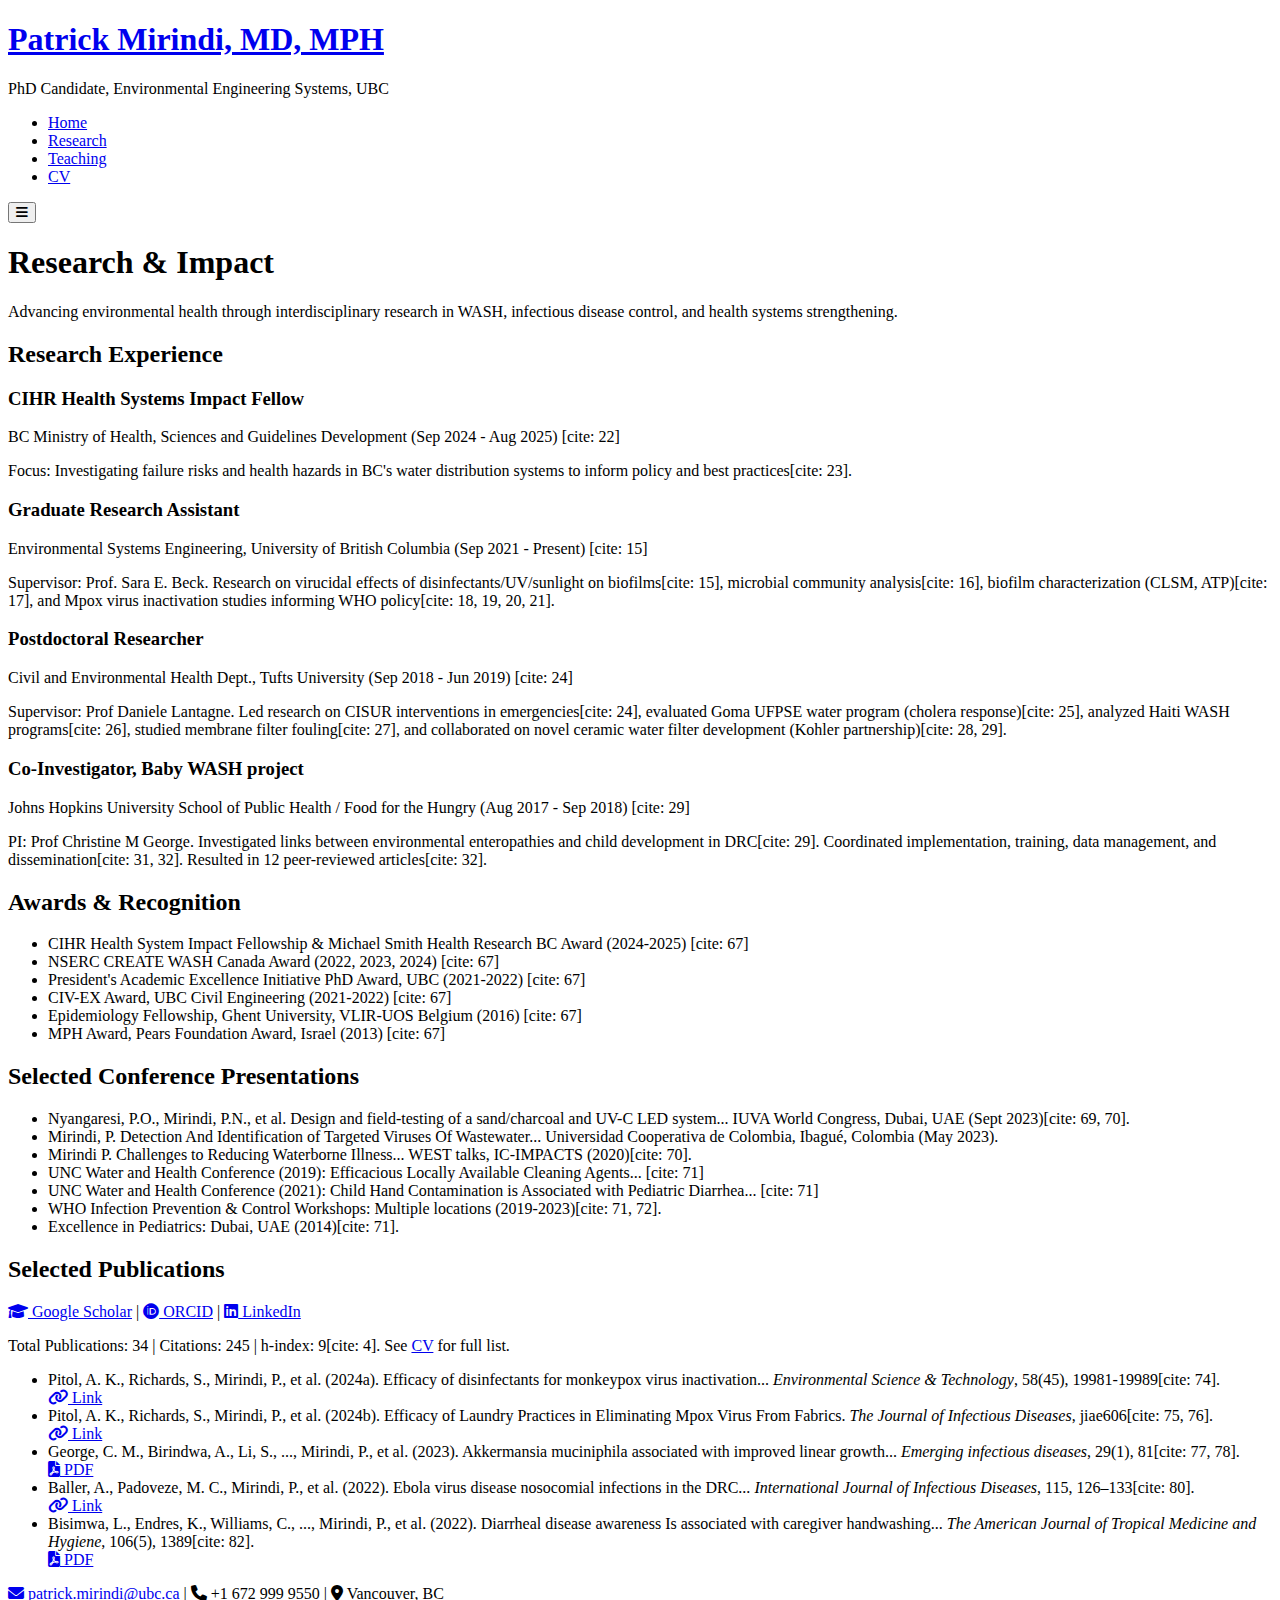
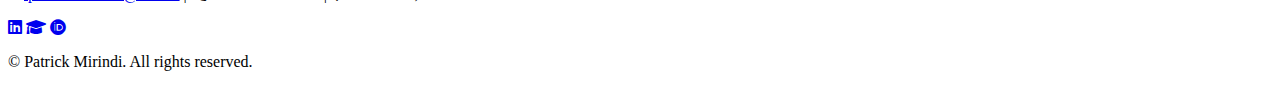
==== research.html @ ac581ebb "Create research.html" ====
<!DOCTYPE html>
<html lang="en">
<head>
    <meta charset="UTF-8">
    <meta name="viewport" content="width=device-width, initial-scale=1.0">
    <meta name="description" content="Research, publications, presentations, and awards of Patrick Mirindi. Focus on environmental health, WASH, IPC.">
    <title>Patrick Mirindi - Research</title>
    <link rel="stylesheet" href="css/style.css">
    <link rel="preconnect" href="https://fonts.googleapis.com">
    <link rel="preconnect" href="https://fonts.gstatic.com" crossorigin>
    <link href="https://fonts.googleapis.com/css2?family=Lato:wght@300;400;700&family=Roboto+Slab:wght@400;700&display=swap" rel="stylesheet">
    <link rel="stylesheet" href="https://cdnjs.cloudflare.com/ajax/libs/font-awesome/6.0.0/css/all.min.css">
</head>
<body>
     <header class="site-header">
        <div class="container header-content">
            <div class="site-title">
                <h1><a href="index.html">Patrick Mirindi, MD, MPH</a></h1>
                <p class="subtitle">PhD Candidate, Environmental Engineering Systems, UBC</p>
            </div>
            <nav class="main-nav">
                <ul>
                    <li><a href="index.html">Home</a></li>
                    <li><a href="research.html" class="active">Research</a></li>
                    <li><a href="teaching.html">Teaching</a></li>
                    <li><a href="cv.html">CV</a></li>
                </ul>
            </nav>
            <button class="mobile-nav-toggle" aria-label="Toggle navigation" aria-expanded="false"><i class="fas fa-bars"></i></button>
        </div>
    </header>

    <main>
         <header class="page-header research-header"> <div class="container">
                <h1>Research & Impact</h1>
                <p>Advancing environmental health through interdisciplinary research in WASH, infectious disease control, and health systems strengthening.</p>
             </div>
         </header>

        <section id="research-experience" class="container content-section slide-in">
             <h2>Research Experience</h2>
              <div class="research-item">
                 <h3>CIHR Health Systems Impact Fellow</h3>
                 <p class="institution-dates">BC Ministry of Health, Sciences and Guidelines Development (Sep 2024 - Aug 2025) [cite: 22]</p>
                 <p>Focus: Investigating failure risks and health hazards in BC's water distribution systems to inform policy and best practices[cite: 23].</p>
             </div>
              <div class="research-item">
                 <h3>Graduate Research Assistant</h3>
                 <p class="institution-dates">Environmental Systems Engineering, University of British Columbia (Sep 2021 - Present) [cite: 15]</p>
                 <p>Supervisor: Prof. Sara E. Beck. Research on virucidal effects of disinfectants/UV/sunlight on biofilms[cite: 15], microbial community analysis[cite: 16], biofilm characterization (CLSM, ATP)[cite: 17], and Mpox virus inactivation studies informing WHO policy[cite: 18, 19, 20, 21].</p>
             </div>
             <div class="research-item">
                 <h3>Postdoctoral Researcher</h3>
                 <p class="institution-dates">Civil and Environmental Health Dept., Tufts University (Sep 2018 - Jun 2019) [cite: 24]</p>
                 <p>Supervisor: Prof Daniele Lantagne. Led research on CISUR interventions in emergencies[cite: 24], evaluated Goma UFPSE water program (cholera response)[cite: 25], analyzed Haiti WASH programs[cite: 26], studied membrane filter fouling[cite: 27], and collaborated on novel ceramic water filter development (Kohler partnership)[cite: 28, 29].</p>
             </div>
              <div class="research-item">
                 <h3>Co-Investigator, Baby WASH project</h3>
                 <p class="institution-dates">Johns Hopkins University School of Public Health / Food for the Hungry (Aug 2017 - Sep 2018) [cite: 29]</p>
                 <p>PI: Prof Christine M George. Investigated links between environmental enteropathies and child development in DRC[cite: 29]. Coordinated implementation, training, data management, and dissemination[cite: 31, 32]. Resulted in 12 peer-reviewed articles[cite: 32].</p>
             </div>
             </section>

        <section id="awards-grants" class="container content-section featured-section slide-in">
             <h2>Awards & Recognition</h2>
             <ul class="awards-list">
                 <li>CIHR Health System Impact Fellowship & Michael Smith Health Research BC Award (2024-2025) [cite: 67]</li>
                 <li>NSERC CREATE WASH Canada Award (2022, 2023, 2024) [cite: 67]</li>
                 <li>President's Academic Excellence Initiative PhD Award, UBC (2021-2022) [cite: 67]</li>
                 <li>CIV-EX Award, UBC Civil Engineering (2021-2022) [cite: 67]</li>
                 <li>Epidemiology Fellowship, Ghent University, VLIR-UOS Belgium (2016) [cite: 67]</li>
                 <li>MPH Award, Pears Foundation Award, Israel (2013) [cite: 67]</li>
                 </ul>
        </section>

        <section id="presentations" class="container content-section slide-in">
            <h2>Selected Conference Presentations</h2>
            <ul class="presentation-list">
                <li>Nyangaresi, P.O., Mirindi, P.N., et al. Design and field-testing of a sand/charcoal and UV-C LED system... IUVA World Congress, Dubai, UAE (Sept 2023)[cite: 69, 70].</li>
                <li>Mirindi, P. Detection And Identification of Targeted Viruses Of Wastewater... Universidad Cooperativa de Colombia, Ibagué, Colombia (May 2023).</li>
                <li>Mirindi P. Challenges to Reducing Waterborne Illness... WEST talks, IC-IMPACTS (2020)[cite: 70].</li>
                <li>UNC Water and Health Conference (2019): Efficacious Locally Available Cleaning Agents... [cite: 71]</li>
                 <li>UNC Water and Health Conference (2021): Child Hand Contamination is Associated with Pediatric Diarrhea... [cite: 71]</li>
                 <li>WHO Infection Prevention & Control Workshops: Multiple locations (2019-2023)[cite: 71, 72].</li>
                 <li>Excellence in Pediatrics: Dubai, UAE (2014)[cite: 71].</li>
            </ul>
        </section>

        <section id="publications" class="container content-section slide-in">
            <h2>Selected Publications</h2>
             <p>
                 <a href="#" target="_blank" rel="noopener noreferrer"><i class="fas fa-graduation-cap"></i> Google Scholar</a> |
                 <a href="https://orcid.org/0000-0002-2478-3965" target="_blank" rel="noopener noreferrer"><i class="fab fa-orcid"></i> ORCID</a> |
                 <a href="#" target="_blank" rel="noopener noreferrer"><i class="fab fa-linkedin"></i> LinkedIn</a>
             </p>
             <p>Total Publications: 34 | Citations: 245 | h-index: 9[cite: 4]. See <a href="cv.html">CV</a> for full list.</p>

            <ul class="publication-list">
                 <li data-year="2024" data-type="journal">
                     Pitol, A. K., Richards, S., Mirindi, P., et al. (2024a). Efficacy of disinfectants for monkeypox virus inactivation... <em>Environmental Science & Technology</em>, 58(45), 19981-19989[cite: 74].
                     <div class="pub-links"> <a href="#" target="_blank" rel="noopener noreferrer"><i class="fas fa-link"></i> Link</a></div>
                 </li>
                 <li data-year="2024" data-type="journal">
                     Pitol, A. K., Richards, S., Mirindi, P., et al. (2024b). Efficacy of Laundry Practices in Eliminating Mpox Virus From Fabrics. <em>The Journal of Infectious Diseases</em>, jiae606[cite: 75, 76].
                     <div class="pub-links"> <a href="#" target="_blank" rel="noopener noreferrer"><i class="fas fa-link"></i> Link</a></div>
                 </li>
                  <li data-year="2023" data-type="journal">
                     George, C. M., Birindwa, A., Li, S., ..., Mirindi, P., et al. (2023). Akkermansia muciniphila associated with improved linear growth... <em>Emerging infectious diseases</em>, 29(1), 81[cite: 77, 78].
                     <div class="pub-links"> <a href="https://wwwnc.cdc.gov/eid/article/29/1/pdfs/21-2118.pdf" target="_blank" rel="noopener noreferrer"><i class="fas fa-file-pdf"></i> PDF</a></div>
                 </li>
                 <li data-year="2022" data-type="journal">
                     Baller, A., Padoveze, M. C., Mirindi, P., et al. (2022). Ebola virus disease nosocomial infections in the DRC... <em>International Journal of Infectious Diseases</em>, 115, 126–133[cite: 80].
                     <div class="pub-links"> <a href="#" target="_blank" rel="noopener noreferrer"><i class="fas fa-link"></i> Link</a></div>
                 </li>
                  <li data-year="2022" data-type="journal">
                     Bisimwa, L., Endres, K., Williams, C., ..., Mirindi, P., et al. (2022). Diarrheal disease awareness Is associated with caregiver handwashing... <em>The American Journal of Tropical Medicine and Hygiene</em>, 106(5), 1389[cite: 82].
                      <div class="pub-links"> <a href="https://pmc.ncbi.nlm.nih.gov/articles/PMC9128694/pdf/tpmd210699.pdf" target="_blank" rel="noopener noreferrer"><i class="fas fa-file-pdf"></i> PDF</a></div>
                 </li>
                 </ul>
        </section>

    </main>

    <footer class="site-footer">
        <div class="container">
             <p>
                 <a href="mailto:patrick.mirindi@ubc.ca"><i class="fas fa-envelope"></i> patrick.mirindi@ubc.ca</a> |
                 <i class="fas fa-phone"></i> +1 672 999 9550 |
                 <i class="fas fa-map-marker-alt"></i> Vancouver, BC
             </p>
             <p>
                 <a href="#" target="_blank" rel="noopener noreferrer" aria-label="LinkedIn Profile"><i class="fab fa-linkedin"></i></a>
                 <a href="#" target="_blank" rel="noopener noreferrer" aria-label="Google Scholar Profile"><i class="fas fa-graduation-cap"></i></a>
                 <a href="https://orcid.org/0000-0002-2478-3965" target="_blank" rel="noopener noreferrer" aria-label="ORCID Profile"><i class="fab fa-orcid"></i></a>
             </p>
            <p>&copy; <span id="current-year"></span> Patrick Mirindi. All rights reserved.</p>
        </div>
    </footer>

    <script src="js/script.js"></script>
    </body>
</html>
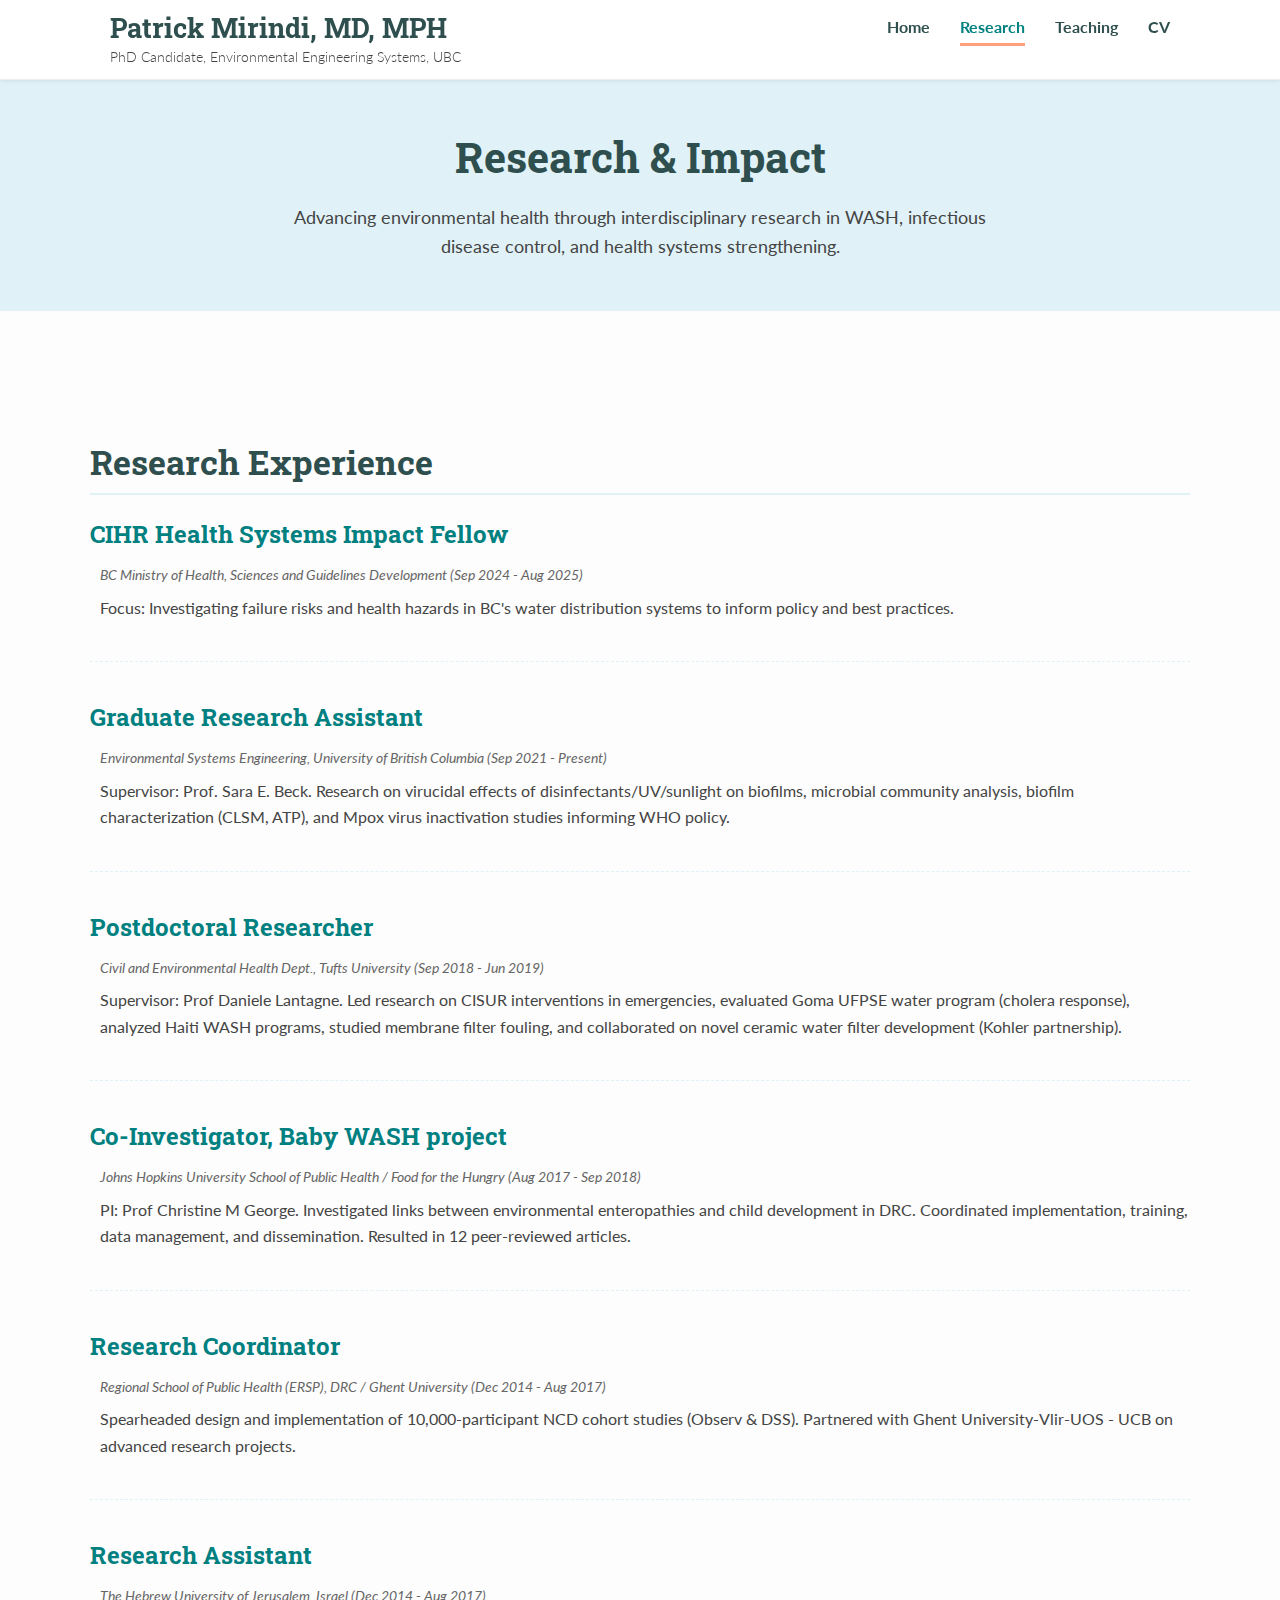
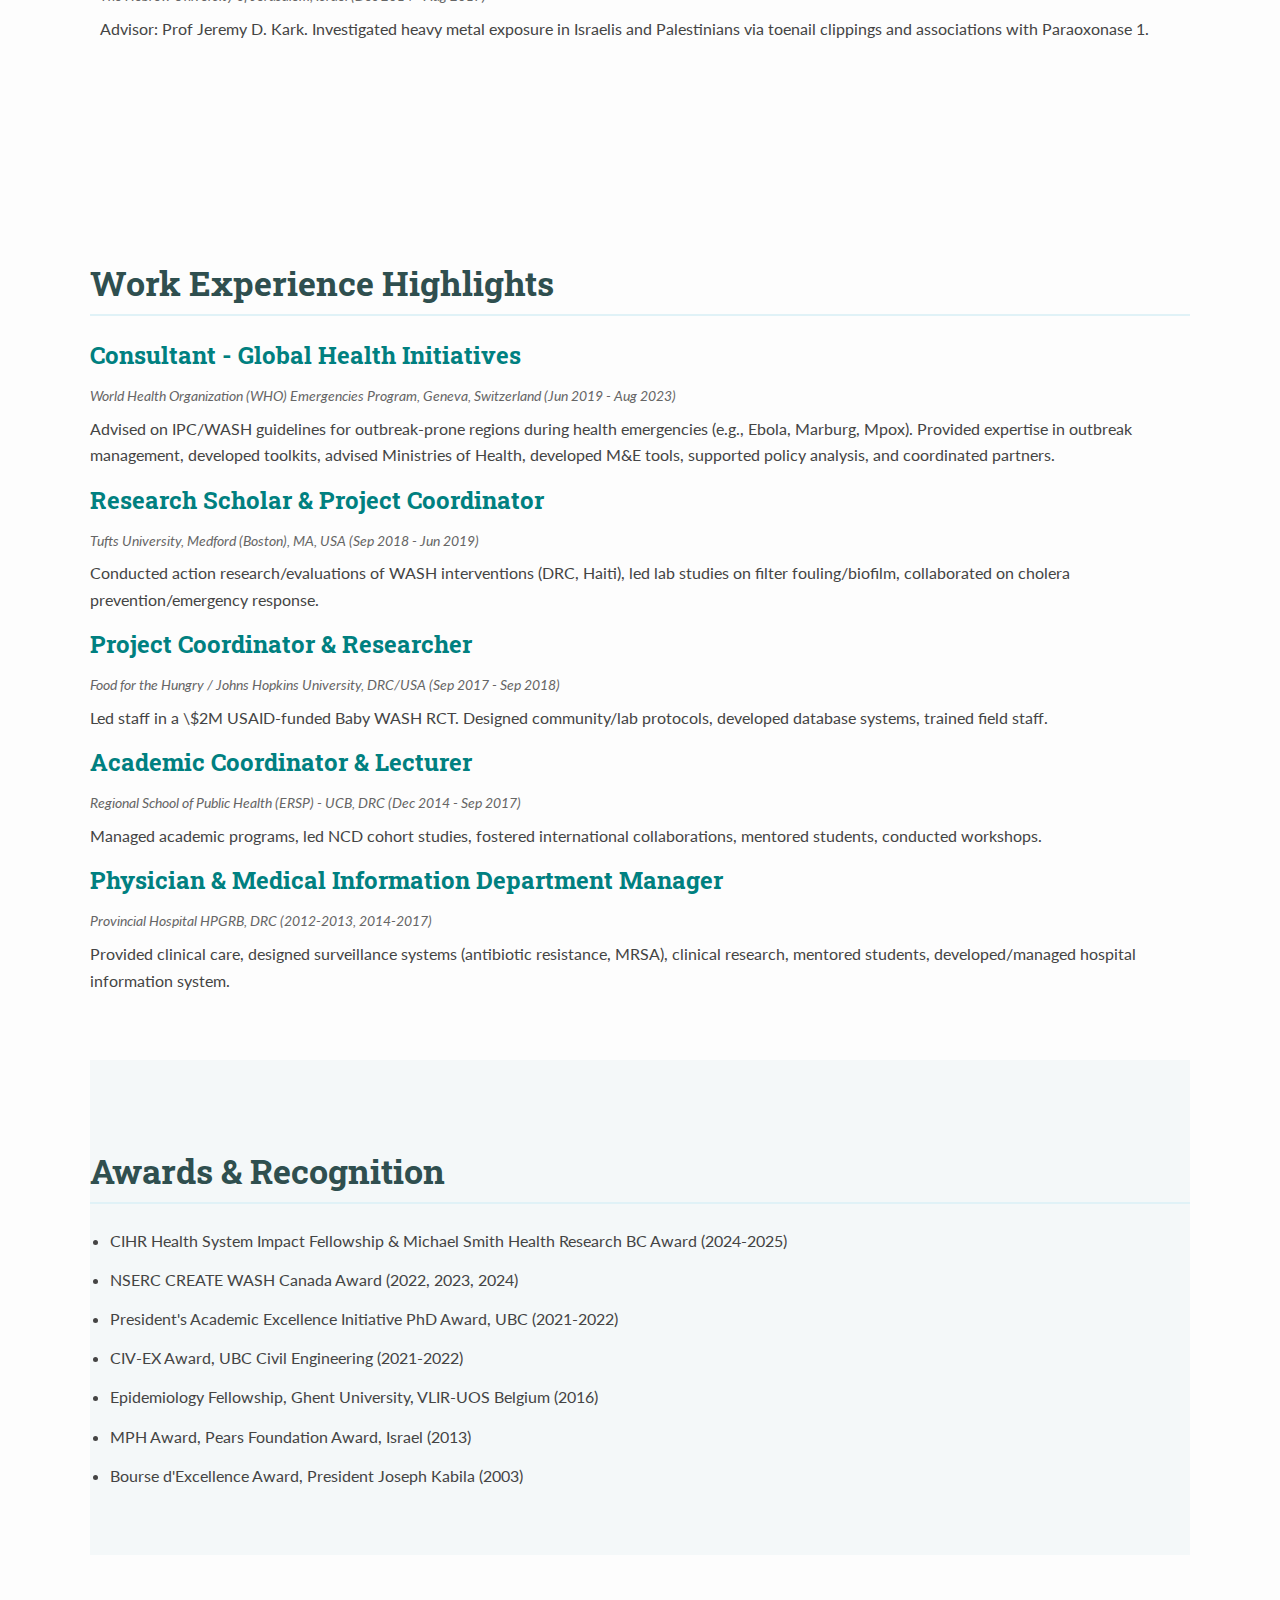
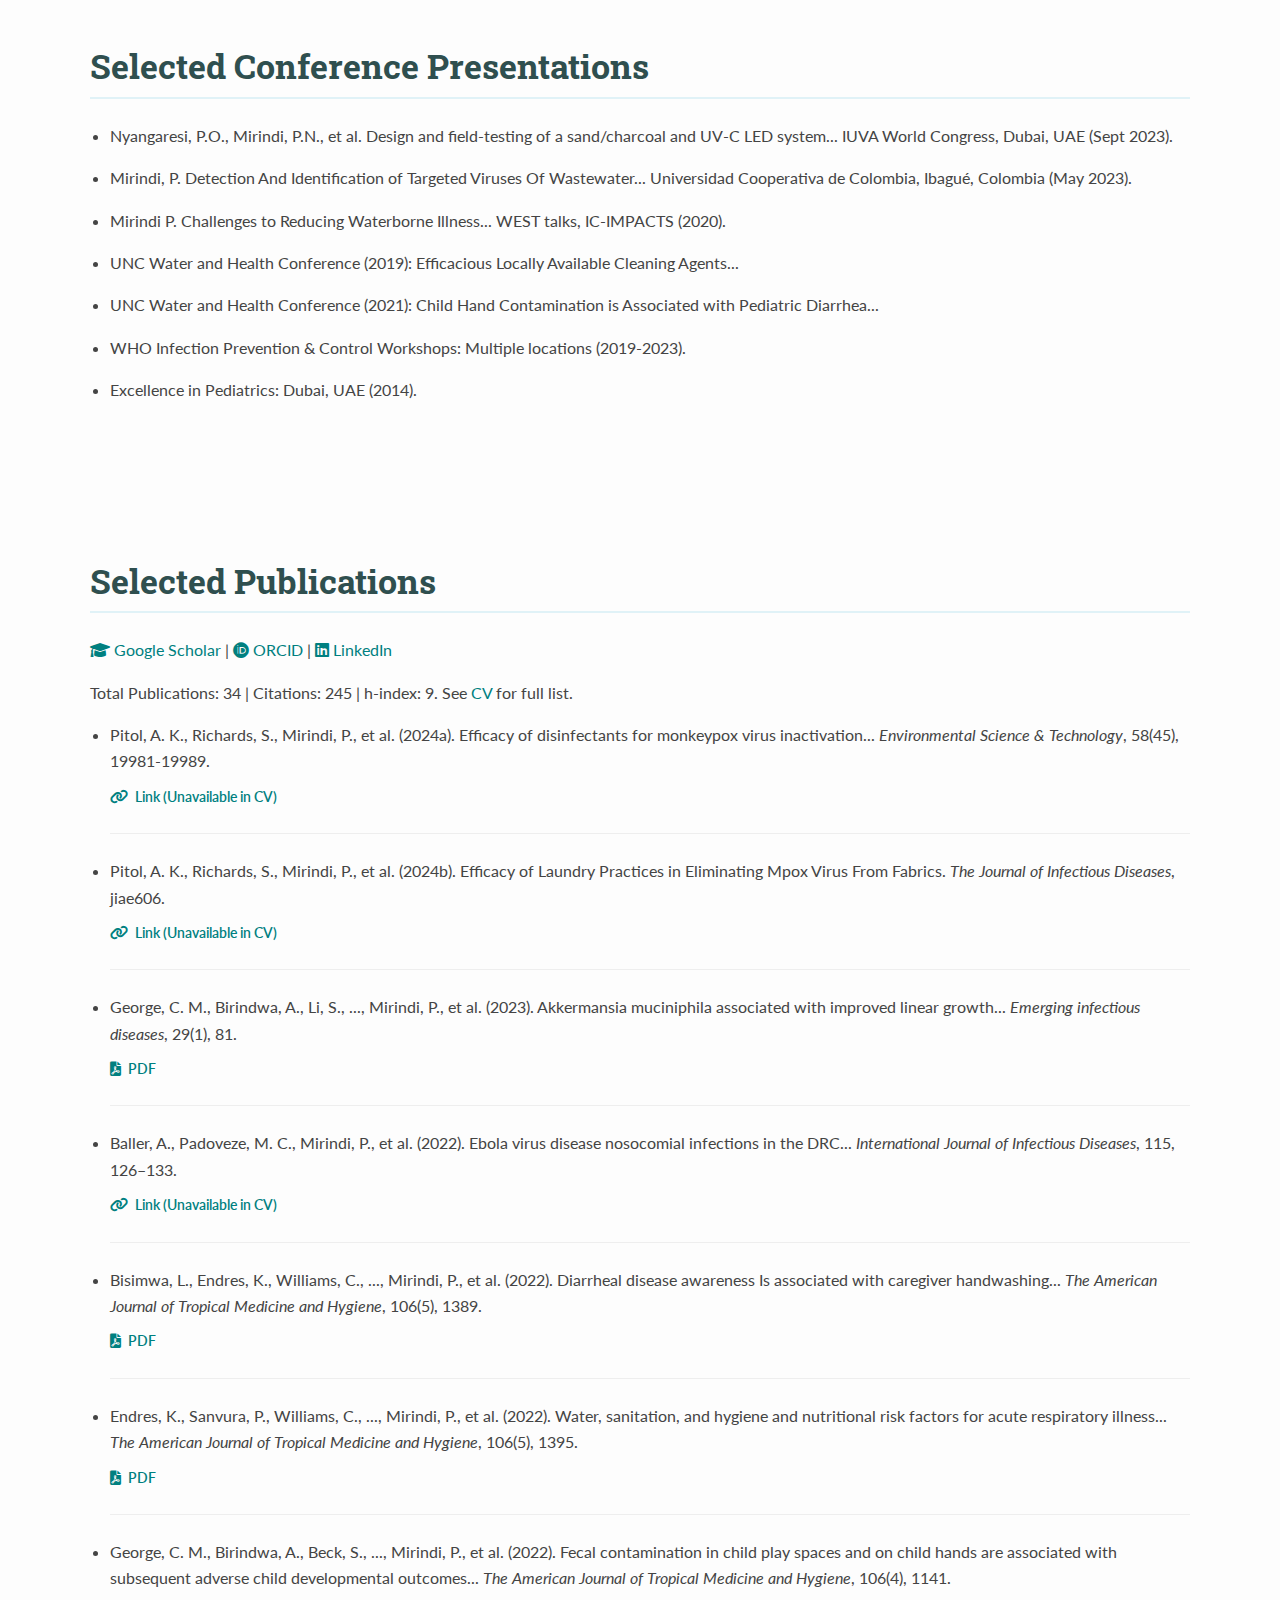
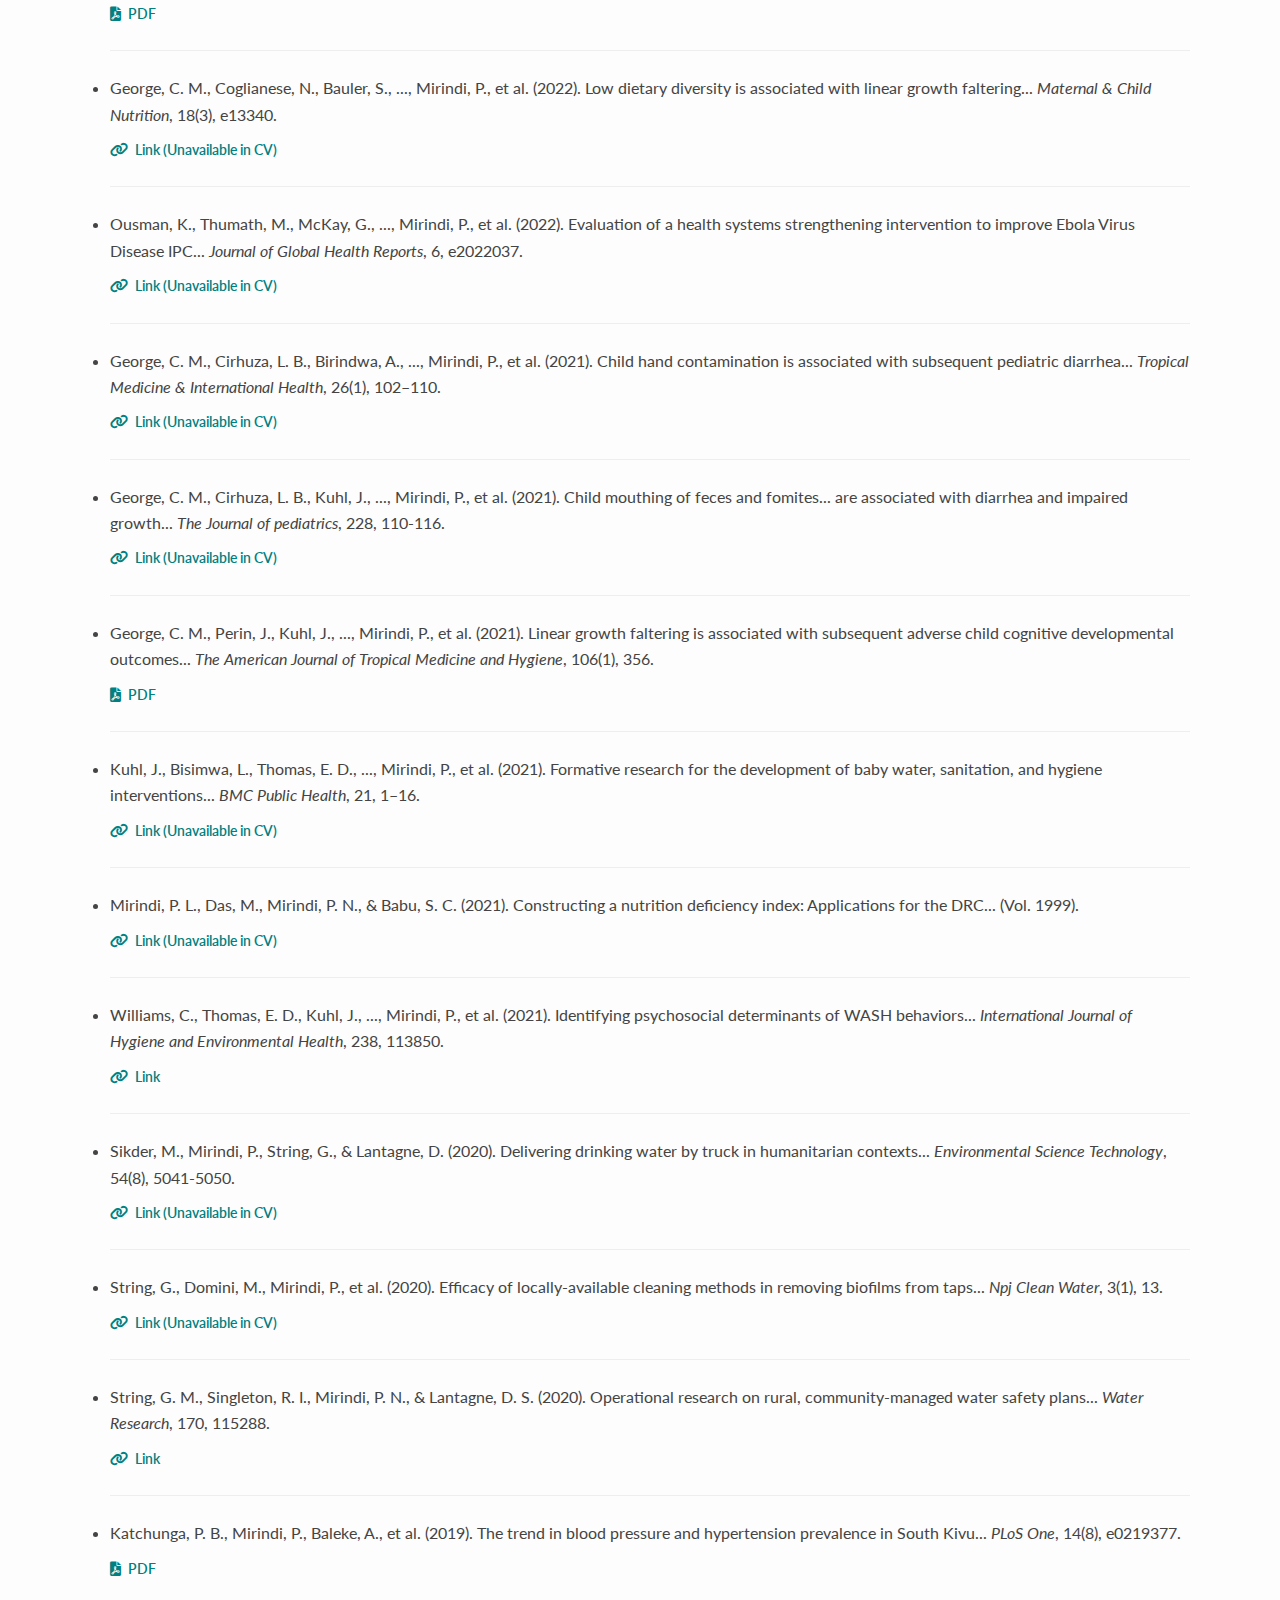
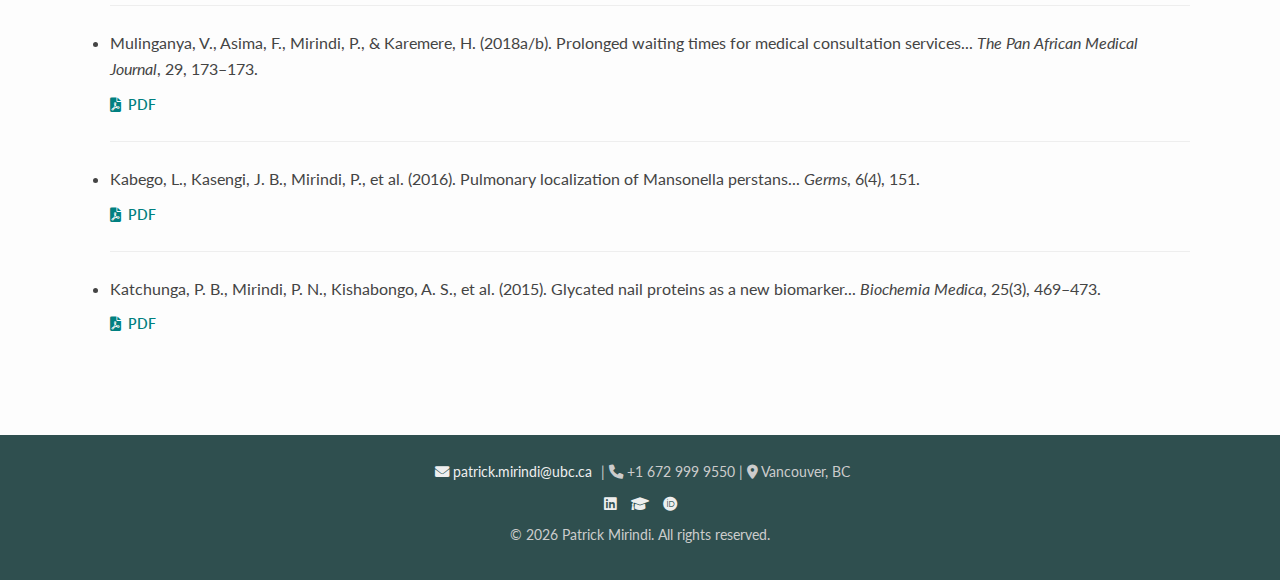
==== commit dacf52aa: "Update research.html" ====
--- a/research.html
+++ b/research.html
@@ -31,7 +31,8 @@
     </header>
 
     <main>
-         <header class="page-header research-header"> <div class="container">
+         <header class="page-header research-header">
+             <div class="container">
                 <h1>Research & Impact</h1>
                 <p>Advancing environmental health through interdisciplinary research in WASH, infectious disease control, and health systems strengthening.</p>
              </div>
@@ -39,50 +40,89 @@
 
         <section id="research-experience" class="container content-section slide-in">
              <h2>Research Experience</h2>
-              <div class="research-item">
+             <div class="research-item">
                  <h3>CIHR Health Systems Impact Fellow</h3>
-                 <p class="institution-dates">BC Ministry of Health, Sciences and Guidelines Development (Sep 2024 - Aug 2025) [cite: 22]</p>
-                 <p>Focus: Investigating failure risks and health hazards in BC's water distribution systems to inform policy and best practices[cite: 23].</p>
+                 <p class="institution-dates">BC Ministry of Health, Sciences and Guidelines Development (Sep 2024 - Aug 2025)</p>
+                 <p>Focus: Investigating failure risks and health hazards in BC's water distribution systems to inform policy and best practices.</p>
              </div>
               <div class="research-item">
                  <h3>Graduate Research Assistant</h3>
-                 <p class="institution-dates">Environmental Systems Engineering, University of British Columbia (Sep 2021 - Present) [cite: 15]</p>
-                 <p>Supervisor: Prof. Sara E. Beck. Research on virucidal effects of disinfectants/UV/sunlight on biofilms[cite: 15], microbial community analysis[cite: 16], biofilm characterization (CLSM, ATP)[cite: 17], and Mpox virus inactivation studies informing WHO policy[cite: 18, 19, 20, 21].</p>
+                 <p class="institution-dates">Environmental Systems Engineering, University of British Columbia (Sep 2021 - Present)</p>
+                 <p>Supervisor: Prof. Sara E. Beck. Research on virucidal effects of disinfectants/UV/sunlight on biofilms, microbial community analysis, biofilm characterization (CLSM, ATP), and Mpox virus inactivation studies informing WHO policy.</p>
              </div>
              <div class="research-item">
                  <h3>Postdoctoral Researcher</h3>
-                 <p class="institution-dates">Civil and Environmental Health Dept., Tufts University (Sep 2018 - Jun 2019) [cite: 24]</p>
-                 <p>Supervisor: Prof Daniele Lantagne. Led research on CISUR interventions in emergencies[cite: 24], evaluated Goma UFPSE water program (cholera response)[cite: 25], analyzed Haiti WASH programs[cite: 26], studied membrane filter fouling[cite: 27], and collaborated on novel ceramic water filter development (Kohler partnership)[cite: 28, 29].</p>
+                 <p class="institution-dates">Civil and Environmental Health Dept., Tufts University (Sep 2018 - Jun 2019)</p>
+                 <p>Supervisor: Prof Daniele Lantagne. Led research on CISUR interventions in emergencies, evaluated Goma UFPSE water program (cholera response), analyzed Haiti WASH programs, studied membrane filter fouling, and collaborated on novel ceramic water filter development (Kohler partnership).</p>
              </div>
               <div class="research-item">
                  <h3>Co-Investigator, Baby WASH project</h3>
-                 <p class="institution-dates">Johns Hopkins University School of Public Health / Food for the Hungry (Aug 2017 - Sep 2018) [cite: 29]</p>
-                 <p>PI: Prof Christine M George. Investigated links between environmental enteropathies and child development in DRC[cite: 29]. Coordinated implementation, training, data management, and dissemination[cite: 31, 32]. Resulted in 12 peer-reviewed articles[cite: 32].</p>
-             </div>
-             </section>
-
+                 <p class="institution-dates">Johns Hopkins University School of Public Health / Food for the Hungry (Aug 2017 - Sep 2018)</p>
+                 <p>PI: Prof Christine M George. Investigated links between environmental enteropathies and child development in DRC. Coordinated implementation, training, data management, and dissemination. Resulted in 12 peer-reviewed articles.</p>
+             </div>
+             <div class="research-item">
+                 <h3>Research Coordinator</h3>
+                 <p class="institution-dates">Regional School of Public Health (ERSP), DRC / Ghent University (Dec 2014 - Aug 2017)</p>
+                 <p>Spearheaded design and implementation of 10,000-participant NCD cohort studies (Observ & DSS). Partnered with Ghent University-Vlir-UOS - UCB on advanced research projects.</p>
+             </div>
+             <div class="research-item">
+                 <h3>Research Assistant</h3>
+                 <p class="institution-dates">The Hebrew University of Jerusalem, Israel (Dec 2014 - Aug 2017)</p>
+                  <p>Advisor: Prof Jeremy D. Kark. Investigated heavy metal exposure in Israelis and Palestinians via toenail clippings and associations with Paraoxonase 1.</p>
+             </div>
+        </section>
+
+        <section id="work-experience" class="container content-section slide-in">
+            <h2>Work Experience Highlights</h2>
+             <div class="work-item">
+                 <h3>Consultant - Global Health Initiatives</h3>
+                 <p class="institution-dates">World Health Organization (WHO) Emergencies Program, Geneva, Switzerland (Jun 2019 - Aug 2023)</p>
+                 <p>Advised on IPC/WASH guidelines for outbreak-prone regions during health emergencies (e.g., Ebola, Marburg, Mpox). Provided expertise in outbreak management, developed toolkits, advised Ministries of Health, developed M&E tools, supported policy analysis, and coordinated partners.</p>
+             </div>
+             <div class="work-item">
+                 <h3>Research Scholar & Project Coordinator</h3>
+                 <p class="institution-dates">Tufts University, Medford (Boston), MA, USA (Sep 2018 - Jun 2019)</p>
+                 <p>Conducted action research/evaluations of WASH interventions (DRC, Haiti), led lab studies on filter fouling/biofilm, collaborated on cholera prevention/emergency response.</p>
+             </div>
+             <div class="work-item">
+                 <h3>Project Coordinator & Researcher</h3>
+                 <p class="institution-dates">Food for the Hungry / Johns Hopkins University, DRC/USA (Sep 2017 - Sep 2018)</p>
+                 <p>Led staff in a \$2M USAID-funded Baby WASH RCT. Designed community/lab protocols, developed database systems, trained field staff.</p>
+             </div>
+              <div class="work-item">
+                 <h3>Academic Coordinator & Lecturer</h3>
+                 <p class="institution-dates">Regional School of Public Health (ERSP) - UCB, DRC (Dec 2014 - Sep 2017)</p>
+                 <p>Managed academic programs, led NCD cohort studies, fostered international collaborations, mentored students, conducted workshops.</p>
+             </div>
+              <div class="work-item">
+                 <h3>Physician & Medical Information Department Manager</h3>
+                 <p class="institution-dates">Provincial Hospital HPGRB, DRC (2012-2013, 2014-2017)</p>
+                 <p>Provided clinical care, designed surveillance systems (antibiotic resistance, MRSA), clinical research, mentored students, developed/managed hospital information system.</p>
+             </div>
+        </section>
         <section id="awards-grants" class="container content-section featured-section slide-in">
              <h2>Awards & Recognition</h2>
              <ul class="awards-list">
-                 <li>CIHR Health System Impact Fellowship & Michael Smith Health Research BC Award (2024-2025) [cite: 67]</li>
-                 <li>NSERC CREATE WASH Canada Award (2022, 2023, 2024) [cite: 67]</li>
-                 <li>President's Academic Excellence Initiative PhD Award, UBC (2021-2022) [cite: 67]</li>
-                 <li>CIV-EX Award, UBC Civil Engineering (2021-2022) [cite: 67]</li>
-                 <li>Epidemiology Fellowship, Ghent University, VLIR-UOS Belgium (2016) [cite: 67]</li>
-                 <li>MPH Award, Pears Foundation Award, Israel (2013) [cite: 67]</li>
-                 </ul>
+                 <li>CIHR Health System Impact Fellowship & Michael Smith Health Research BC Award (2024-2025)</li>
+                 <li>NSERC CREATE WASH Canada Award (2022, 2023, 2024)</li>
+                 <li>President's Academic Excellence Initiative PhD Award, UBC (2021-2022)</li>
+                 <li>CIV-EX Award, UBC Civil Engineering (2021-2022)</li>
+                 <li>Epidemiology Fellowship, Ghent University, VLIR-UOS Belgium (2016)</li>
+                 <li>MPH Award, Pears Foundation Award, Israel (2013)</li>
+                 <li>Bourse d'Excellence Award, President Joseph Kabila (2003)</li>
+             </ul>
         </section>
 
         <section id="presentations" class="container content-section slide-in">
             <h2>Selected Conference Presentations</h2>
             <ul class="presentation-list">
-                <li>Nyangaresi, P.O., Mirindi, P.N., et al. Design and field-testing of a sand/charcoal and UV-C LED system... IUVA World Congress, Dubai, UAE (Sept 2023)[cite: 69, 70].</li>
+                <li>Nyangaresi, P.O., Mirindi, P.N., et al. Design and field-testing of a sand/charcoal and UV-C LED system... IUVA World Congress, Dubai, UAE (Sept 2023).</li>
                 <li>Mirindi, P. Detection And Identification of Targeted Viruses Of Wastewater... Universidad Cooperativa de Colombia, Ibagué, Colombia (May 2023).</li>
-                <li>Mirindi P. Challenges to Reducing Waterborne Illness... WEST talks, IC-IMPACTS (2020)[cite: 70].</li>
-                <li>UNC Water and Health Conference (2019): Efficacious Locally Available Cleaning Agents... [cite: 71]</li>
-                 <li>UNC Water and Health Conference (2021): Child Hand Contamination is Associated with Pediatric Diarrhea... [cite: 71]</li>
-                 <li>WHO Infection Prevention & Control Workshops: Multiple locations (2019-2023)[cite: 71, 72].</li>
-                 <li>Excellence in Pediatrics: Dubai, UAE (2014)[cite: 71].</li>
+                <li>Mirindi P. Challenges to Reducing Waterborne Illness... WEST talks, IC-IMPACTS (2020).</li>
+                <li>UNC Water and Health Conference (2019): Efficacious Locally Available Cleaning Agents...</li>
+                 <li>UNC Water and Health Conference (2021): Child Hand Contamination is Associated with Pediatric Diarrhea...</li>
+                 <li>WHO Infection Prevention & Control Workshops: Multiple locations (2019-2023).</li>
+                 <li>Excellence in Pediatrics: Dubai, UAE (2014).</li>
             </ul>
         </section>
 
@@ -93,35 +133,102 @@
                  <a href="https://orcid.org/0000-0002-2478-3965" target="_blank" rel="noopener noreferrer"><i class="fab fa-orcid"></i> ORCID</a> |
                  <a href="#" target="_blank" rel="noopener noreferrer"><i class="fab fa-linkedin"></i> LinkedIn</a>
              </p>
-             <p>Total Publications: 34 | Citations: 245 | h-index: 9[cite: 4]. See <a href="cv.html">CV</a> for full list.</p>
+             <p>Total Publications: 34 | Citations: 245 | h-index: 9. See <a href="cv.html">CV</a> for full list.</p>
 
             <ul class="publication-list">
                  <li data-year="2024" data-type="journal">
-                     Pitol, A. K., Richards, S., Mirindi, P., et al. (2024a). Efficacy of disinfectants for monkeypox virus inactivation... <em>Environmental Science & Technology</em>, 58(45), 19981-19989[cite: 74].
-                     <div class="pub-links"> <a href="#" target="_blank" rel="noopener noreferrer"><i class="fas fa-link"></i> Link</a></div>
+                     Pitol, A. K., Richards, S., Mirindi, P., et al. (2024a). Efficacy of disinfectants for monkeypox virus inactivation... <em>Environmental Science & Technology</em>, 58(45), 19981-19989.
+                     <div class="pub-links"> <a href="#" target="_blank" rel="noopener noreferrer"><i class="fas fa-link"></i> Link (Unavailable in CV)</a></div>
                  </li>
                  <li data-year="2024" data-type="journal">
-                     Pitol, A. K., Richards, S., Mirindi, P., et al. (2024b). Efficacy of Laundry Practices in Eliminating Mpox Virus From Fabrics. <em>The Journal of Infectious Diseases</em>, jiae606[cite: 75, 76].
-                     <div class="pub-links"> <a href="#" target="_blank" rel="noopener noreferrer"><i class="fas fa-link"></i> Link</a></div>
+                     Pitol, A. K., Richards, S., Mirindi, P., et al. (2024b). Efficacy of Laundry Practices in Eliminating Mpox Virus From Fabrics. <em>The Journal of Infectious Diseases</em>, jiae606.
+                     <div class="pub-links"> <a href="#" target="_blank" rel="noopener noreferrer"><i class="fas fa-link"></i> Link (Unavailable in CV)</a></div>
                  </li>
                   <li data-year="2023" data-type="journal">
-                     George, C. M., Birindwa, A., Li, S., ..., Mirindi, P., et al. (2023). Akkermansia muciniphila associated with improved linear growth... <em>Emerging infectious diseases</em>, 29(1), 81[cite: 77, 78].
+                     George, C. M., Birindwa, A., Li, S., ..., Mirindi, P., et al. (2023). Akkermansia muciniphila associated with improved linear growth... <em>Emerging infectious diseases</em>, 29(1), 81.
                      <div class="pub-links"> <a href="https://wwwnc.cdc.gov/eid/article/29/1/pdfs/21-2118.pdf" target="_blank" rel="noopener noreferrer"><i class="fas fa-file-pdf"></i> PDF</a></div>
                  </li>
                  <li data-year="2022" data-type="journal">
-                     Baller, A., Padoveze, M. C., Mirindi, P., et al. (2022). Ebola virus disease nosocomial infections in the DRC... <em>International Journal of Infectious Diseases</em>, 115, 126–133[cite: 80].
-                     <div class="pub-links"> <a href="#" target="_blank" rel="noopener noreferrer"><i class="fas fa-link"></i> Link</a></div>
+                     Baller, A., Padoveze, M. C., Mirindi, P., et al. (2022). Ebola virus disease nosocomial infections in the DRC... <em>International Journal of Infectious Diseases</em>, 115, 126–133.
+                      <div class="pub-links"> <a href="#" target="_blank" rel="noopener noreferrer"><i class="fas fa-link"></i> Link (Unavailable in CV)</a></div>
                  </li>
                   <li data-year="2022" data-type="journal">
-                     Bisimwa, L., Endres, K., Williams, C., ..., Mirindi, P., et al. (2022). Diarrheal disease awareness Is associated with caregiver handwashing... <em>The American Journal of Tropical Medicine and Hygiene</em>, 106(5), 1389[cite: 82].
+                     Bisimwa, L., Endres, K., Williams, C., ..., Mirindi, P., et al. (2022). Diarrheal disease awareness Is associated with caregiver handwashing... <em>The American Journal of Tropical Medicine and Hygiene</em>, 106(5), 1389.
                       <div class="pub-links"> <a href="https://pmc.ncbi.nlm.nih.gov/articles/PMC9128694/pdf/tpmd210699.pdf" target="_blank" rel="noopener noreferrer"><i class="fas fa-file-pdf"></i> PDF</a></div>
                  </li>
+                  <li data-year="2022" data-type="journal">
+                      Endres, K., Sanvura, P., Williams, C., ..., Mirindi, P., et al. (2022). Water, sanitation, and hygiene and nutritional risk factors for acute respiratory illness... <em>The American Journal of Tropical Medicine and Hygiene</em>, 106(5), 1395.
+                      <div class="pub-links"> <a href="https://pmc.ncbi.nlm.nih.gov/articles/PMC9128696/pdf/tpmd210676.pdf" target="_blank" rel="noopener noreferrer"><i class="fas fa-file-pdf"></i> PDF</a></div>
+                  </li>
+                   <li data-year="2022" data-type="journal">
+                      George, C. M., Birindwa, A., Beck, S., ..., Mirindi, P., et al. (2022). Fecal contamination in child play spaces and on child hands are associated with subsequent adverse child developmental outcomes... <em>The American Journal of Tropical Medicine and Hygiene</em>, 106(4), 1141.
+                       <div class="pub-links"> <a href="https://pmc.ncbi.nlm.nih.gov/articles/PMC8991330/pdf/tpmd210706.pdf" target="_blank" rel="noopener noreferrer"><i class="fas fa-file-pdf"></i> PDF</a></div>
+                   </li>
+                    <li data-year="2022" data-type="journal">
+                       George, C. M., Coglianese, N., Bauler, S., ..., Mirindi, P., et al. (2022). Low dietary diversity is associated with linear growth faltering... <em>Maternal & Child Nutrition</em>, 18(3), e13340.
+                       <div class="pub-links"> <a href="#" target="_blank" rel="noopener noreferrer"><i class="fas fa-link"></i> Link (Unavailable in CV)</a></div>
+                    </li>
+                     <li data-year="2022" data-type="journal">
+                        Ousman, K., Thumath, M., McKay, G., ..., Mirindi, P., et al. (2022). Evaluation of a health systems strengthening intervention to improve Ebola Virus Disease IPC... <em>Journal of Global Health Reports</em>, 6, e2022037.
+                        <div class="pub-links"> <a href="#" target="_blank" rel="noopener noreferrer"><i class="fas fa-link"></i> Link (Unavailable in CV)</a></div>
+                     </li>
+                     <li data-year="2021" data-type="journal">
+                        George, C. M., Cirhuza, L. B., Birindwa, A., ..., Mirindi, P., et al. (2021). Child hand contamination is associated with subsequent pediatric diarrhea... <em>Tropical Medicine & International Health</em>, 26(1), 102–110.
+                        <div class="pub-links"> <a href="#" target="_blank" rel="noopener noreferrer"><i class="fas fa-link"></i> Link (Unavailable in CV)</a></div>
+                     </li>
+                      <li data-year="2021" data-type="journal">
+                         George, C. M., Cirhuza, L. B., Kuhl, J., ..., Mirindi, P., et al. (2021). Child mouthing of feces and fomites... are associated with diarrhea and impaired growth... <em>The Journal of pediatrics</em>, 228, 110-116.
+                         <div class="pub-links"> <a href="#" target="_blank" rel="noopener noreferrer"><i class="fas fa-link"></i> Link (Unavailable in CV)</a></div>
+                      </li>
+                      <li data-year="2021" data-type="journal">
+                         George, C. M., Perin, J., Kuhl, J., ..., Mirindi, P., et al. (2021). Linear growth faltering is associated with subsequent adverse child cognitive developmental outcomes... <em>The American Journal of Tropical Medicine and Hygiene</em>, 106(1), 356.
+                          <div class="pub-links"> <a href="https://pmc.ncbi.nlm.nih.gov/articles/PMC8733491/pdf/tpmd210502.pdf" target="_blank" rel="noopener noreferrer"><i class="fas fa-file-pdf"></i> PDF</a></div>
+                      </li>
+                       <li data-year="2021" data-type="journal">
+                          Kuhl, J., Bisimwa, L., Thomas, E. D., ..., Mirindi, P., et al. (2021). Formative research for the development of baby water, sanitation, and hygiene interventions... <em>BMC Public Health</em>, 21, 1–16.
+                          <div class="pub-links"> <a href="#" target="_blank" rel="noopener noreferrer"><i class="fas fa-link"></i> Link (Unavailable in CV)</a></div>
+                       </li>
+                        <li data-year="2021" data-type="report"> Mirindi, P. L., Das, M., Mirindi, P. N., & Babu, S. C. (2021). Constructing a nutrition deficiency index: Applications for the DRC... (Vol. 1999).
+                           <div class="pub-links"> <a href="#" target="_blank" rel="noopener noreferrer"><i class="fas fa-link"></i> Link (Unavailable in CV)</a></div>
+                        </li>
+                         <li data-year="2021" data-type="journal">
+                            Williams, C., Thomas, E. D., Kuhl, J., ..., Mirindi, P., et al. (2021). Identifying psychosocial determinants of WASH behaviors... <em>International Journal of Hygiene and Environmental Health</em>, 238, 113850.
+                             <div class="pub-links"> <a href="https://www.sciencedirect.com/science/article/abs/pii/S1438463921001656?via%3Dihub" target="_blank" rel="noopener noreferrer"><i class="fas fa-link"></i> Link</a></div>
+                         </li>
+                          <li data-year="2020" data-type="journal">
+                             Sikder, M., Mirindi, P., String, G., & Lantagne, D. (2020). Delivering drinking water by truck in humanitarian contexts... <em>Environmental Science Technology</em>, 54(8), 5041-5050.
+                              <div class="pub-links"> <a href="#" target="_blank" rel="noopener noreferrer"><i class="fas fa-link"></i> Link (Unavailable in CV)</a></div>
+                          </li>
+                           <li data-year="2020" data-type="journal">
+                              String, G., Domini, M., Mirindi, P., et al. (2020). Efficacy of locally-available cleaning methods in removing biofilms from taps... <em>Npj Clean Water</em>, 3(1), 13.
+                               <div class="pub-links"> <a href="#" target="_blank" rel="noopener noreferrer"><i class="fas fa-link"></i> Link (Unavailable in CV)</a></div>
+                           </li>
+                            <li data-year="2020" data-type="journal">
+                               String, G. M., Singleton, R. I., Mirindi, P. N., & Lantagne, D. S. (2020). Operational research on rural, community-managed water safety plans... <em>Water Research</em>, 170, 115288.
+                               <div class="pub-links"> <a href="https://www.sciencedirect.com/science/article/abs/pii/S0043135419310620?via%3Dihub" target="_blank" rel="noopener noreferrer"><i class="fas fa-link"></i> Link</a></div>
+                            </li>
+                            <li data-year="2019" data-type="journal">
+                               Katchunga, P. B., Mirindi, P., Baleke, A., et al. (2019). The trend in blood pressure and hypertension prevalence in South Kivu... <em>PLoS One</em>, 14(8), e0219377.
+                                <div class="pub-links"> <a href="https://journals.plos.org/plosone/article/file?id=10.1371/journal.pone.0219377&type=printable" target="_blank" rel="noopener noreferrer"><i class="fas fa-file-pdf"></i> PDF</a></div>
+                            </li>
+                            <li data-year="2018" data-type="journal">
+                                Mulinganya, V., Asima, F., Mirindi, P., & Karemere, H. (2018a/b). Prolonged waiting times for medical consultation services... <em>The Pan African Medical Journal</em>, 29, 173–173.
+                                <div class="pub-links"> <a href="https://pmc.ncbi.nlm.nih.gov/articles/PMC6057578/pdf/PAMJ-29-173.pdf" target="_blank" rel="noopener noreferrer"><i class="fas fa-file-pdf"></i> PDF</a></div>
+                            </li>
+                             <li data-year="2016" data-type="journal">
+                                Kabego, L., Kasengi, J. B., Mirindi, P., et al. (2016). Pulmonary localization of Mansonella perstans... <em>Germs</em>, 6(4), 151.
+                                 <div class="pub-links"> <a href="https://pmc.ncbi.nlm.nih.gov/articles/PMC5187756/pdf/germs-06-04-151.pdf" target="_blank" rel="noopener noreferrer"><i class="fas fa-file-pdf"></i> PDF</a></div>
+                             </li>
+                             <li data-year="2015" data-type="journal">
+                                Katchunga, P. B., Mirindi, P. N., Kishabongo, A. S., et al. (2015). Glycated nail proteins as a new biomarker... <em>Biochemia Medica</em>, 25(3), 469–473.
+                                 <div class="pub-links"> <a href="https://pmc.ncbi.nlm.nih.gov/articles/PMC4622194/pdf/bm-25-469.pdf" target="_blank" rel="noopener noreferrer"><i class="fas fa-file-pdf"></i> PDF</a></div>
+                             </li>
                  </ul>
         </section>
 
     </main>
 
-    <footer class="site-footer">
+     <footer class="site-footer">
         <div class="container">
              <p>
                  <a href="mailto:patrick.mirindi@ubc.ca"><i class="fas fa-envelope"></i> patrick.mirindi@ubc.ca</a> |
@@ -138,5 +245,5 @@
     </footer>
 
     <script src="js/script.js"></script>
-    </body>
+</body>
 </html>
--- a/css/style.css
+++ b/css/style.css
@@ -0,0 +1,541 @@
+/* --- PATRICK MIRINDI - STYLE.CSS --- */
+
+/* --- Global Styles & Variables --- */
+:root {
+    --primary-color: #008080; /* Teal */
+    --secondary-color: #e0f2f7; /* Light Blue-Gray */
+    --accent-color: #ffa07a; /* Light Salmon (for accents/buttons) */
+    --text-color: #444; /* Dark Gray */
+    --heading-color: #2f4f4f; /* Dark Slate Gray */
+    --light-text-color: #ffffff;
+    --background-color: #fdfdfd; /* Slightly off-white */
+    --font-heading: 'Roboto Slab', serif;
+    --font-body: 'Lato', sans-serif;
+    --container-width: 1100px;
+    --header-height: 80px;
+    --border-radius: 4px;
+}
+
+* {
+    box-sizing: border-box;
+    margin: 0;
+    padding: 0;
+}
+
+html {
+    scroll-behavior: smooth;
+    font-size: 16px;
+}
+
+body {
+    font-family: var(--font-body);
+    line-height: 1.65;
+    color: var(--text-color);
+    background-color: var(--background-color);
+    display: flex;
+    flex-direction: column;
+    min-height: 100vh;
+    -webkit-font-smoothing: antialiased;
+	-moz-osx-font-smoothing: grayscale;
+}
+
+main {
+    flex-grow: 1;
+    padding-top: var(--header-height);
+}
+
+.container {
+    max-width: var(--container-width);
+    margin: 0 auto;
+    padding: 0 20px;
+}
+
+/* --- Typography --- */
+h1, h2, h3, h4, h5, h6 {
+    font-family: var(--font-heading);
+    color: var(--heading-color);
+    margin-bottom: 1.2rem;
+    line-height: 1.3;
+    font-weight: 700;
+}
+
+h1 { font-size: 2.6rem; }
+h2 { font-size: 2.1rem; margin-top: 2.5rem; margin-bottom: 1.5rem; border-bottom: 2px solid var(--secondary-color); padding-bottom: 0.5rem; }
+h3 { font-size: 1.5rem; font-weight: 700; color: var(--primary-color); margin-bottom: 0.8rem; }
+
+p {
+    margin-bottom: 1rem;
+}
+
+a {
+    color: var(--primary-color);
+    text-decoration: none;
+    transition: color 0.3s ease;
+}
+
+a:hover, a:focus {
+    color: var(--accent-color);
+    text-decoration: underline;
+    outline: none; /* Consider custom focus styles if needed */
+}
+
+ul {
+    list-style: disc; /* Default list style */
+    padding-left: 20px;
+    margin-bottom: 1rem;
+}
+ul li {
+     margin-bottom: 0.6rem;
+}
+
+img {
+    max-width: 100%;
+    height: auto;
+    display: block;
+    border-radius: var(--border-radius);
+}
+
+/* --- Header & Navigation --- */
+.site-header {
+    background-color: var(--light-text-color);
+    position: fixed;
+    top: 0;
+    left: 0;
+    width: 100%;
+    z-index: 1000;
+    height: var(--header-height);
+    box-shadow: 0 1px 4px rgba(0,0,0,0.08);
+    border-bottom: 1px solid #eee; /* Subtle border */
+}
+
+.header-content {
+    display: flex;
+    justify-content: space-between;
+    align-items: center;
+    height: 100%;
+}
+
+.site-title h1 {
+    margin: 0;
+    font-size: 1.7rem;
+}
+.site-title h1 a {
+    color: var(--heading-color);
+    text-decoration: none;
+}
+.site-title h1 a:hover {
+     color: var(--primary-color);
+     text-decoration: none;
+}
+.site-title .subtitle {
+    font-size: 0.9rem;
+    color: var(--text-color);
+    margin: 0;
+    font-weight: 300;
+}
+
+
+.main-nav ul {
+    display: flex;
+    list-style: none;
+    padding-left: 0;
+    gap: 30px;
+}
+
+.main-nav a {
+    color: var(--heading-color);
+    padding: 5px 0; /* Only padding top/bottom */
+    text-decoration: none;
+    font-weight: 700;
+    position: relative;
+    transition: color 0.3s ease;
+}
+
+.main-nav a::after { /* Bottom border effect */
+    content: '';
+    position: absolute;
+    width: 0;
+    height: 3px;
+    bottom: -5px;
+    left: 0;
+    background-color: var(--accent-color);
+    transition: width 0.3s ease-out;
+}
+
+.main-nav a:hover, .main-nav a:focus, .main-nav a.active {
+    color: var(--primary-color);
+    text-decoration: none;
+}
+.main-nav a:hover::after, .main-nav a:focus::after, .main-nav a.active::after {
+     width: 100%;
+}
+
+.mobile-nav-toggle {
+    display: none;
+    background: none;
+    border: none;
+    color: var(--heading-color);
+    font-size: 1.8rem;
+    cursor: pointer;
+}
+
+/* --- Hero Section --- */
+.hero-section {
+    background-color: var(--secondary-color); /* Use secondary color for hero */
+    padding: 60px 0;
+    text-align: center; /* Center align hero content */
+}
+.hero-content {
+    max-width: 800px; /* Limit width for better readability */
+}
+.hero-text h2 {
+     font-size: 2.8rem;
+     margin-bottom: 1rem;
+     color: var(--primary-color);
+}
+.hero-text .summary {
+    font-size: 1.15rem;
+    line-height: 1.7;
+    color: var(--text-color);
+    margin-bottom: 2rem;
+}
+.hero-buttons {
+    margin-top: 1.5rem;
+}
+
+/* --- Call to Action (CTA) Buttons --- */
+.cta-button {
+    display: inline-block;
+    padding: 10px 28px;
+    border-radius: var(--border-radius);
+    text-decoration: none;
+    font-weight: 700;
+    transition: all 0.3s ease;
+    margin: 5px;
+    border: 2px solid transparent;
+    font-size: 0.95rem;
+}
+.cta-button.primary {
+     background-color: var(--primary-color);
+     color: var(--light-text-color);
+     border-color: var(--primary-color);
+}
+.cta-button.primary:hover, .cta-button.primary:focus {
+    background-color: var(--accent-color);
+    border-color: var(--accent-color);
+    color: var(--light-text-color);
+    transform: translateY(-2px);
+    box-shadow: 0 3px 8px rgba(0,0,0,0.1);
+    text-decoration: none;
+}
+.cta-button.secondary {
+    background-color: transparent;
+    color: var(--primary-color);
+    border-color: var(--primary-color);
+}
+.cta-button.secondary:hover, .cta-button.secondary:focus {
+    background-color: var(--primary-color);
+    color: var(--light-text-color);
+    transform: translateY(-2px);
+    text-decoration: none;
+}
+
+/* --- Content Sections --- */
+.content-section {
+    padding: 50px 0;
+}
+
+.featured-section {
+    background-color: #f4f8f9; /* Slightly different light background */
+}
+
+/* --- Impact Metrics Section --- */
+.metrics-grid {
+    display: grid;
+    grid-template-columns: repeat(auto-fit, minmax(150px, 1fr));
+    gap: 20px;
+    text-align: center;
+    margin: 2rem 0;
+}
+.metric-item {
+    padding: 20px;
+    background-color: var(--light-text-color);
+    border-radius: var(--border-radius);
+    box-shadow: 0 2px 5px rgba(0,0,0,0.05);
+}
+.metric-number, .metric-icon {
+    display: block;
+    font-size: 2.5rem;
+    font-weight: 700;
+    color: var(--primary-color);
+    margin-bottom: 0.5rem;
+}
+.metric-label {
+    font-size: 0.9rem;
+    color: var(--text-color);
+    font-weight: 600;
+}
+
+/* --- Timeline Section (Placeholder Styles) --- */
+.timeline-item {
+    position: relative;
+    padding-left: 40px; /* Space for timeline line/dot */
+    margin-bottom: 2rem;
+    padding-bottom: 1rem;
+    border-left: 3px solid var(--secondary-color);
+}
+.timeline-item::before { /* Timeline dot */
+    content: '';
+    position: absolute;
+    left: -9px; /* Position dot over the line */
+    top: 0;
+    width: 15px;
+    height: 15px;
+    background-color: var(--accent-color);
+    border-radius: 50%;
+    border: 2px solid var(--light-text-color);
+}
+.timeline-date {
+    font-weight: 700;
+    color: var(--primary-color);
+    margin-bottom: 0.3rem;
+    font-size: 0.9rem;
+}
+.timeline-content h3 {
+    font-size: 1.2rem;
+    margin-bottom: 0.4rem;
+}
+.timeline-content p {
+    font-size: 0.95rem;
+    margin-bottom: 0;
+}
+
+
+/* --- Research & Teaching Page Styles --- */
+.research-header, .teaching-header, .cv-header { /* Example: Add background images */
+   /* background: linear-gradient(rgba(0, 128, 128, 0.7), rgba(0, 128, 128, 0.7)), url('../images/research-bg.jpg') no-repeat center center/cover; */
+   /* Adjust background or remove if not desired */
+   background-color: var(--secondary-color); /* Fallback or simpler style */
+   padding: 50px 0;
+   text-align: center;
+   margin-bottom: 40px;
+}
+.research-header h1, .teaching-header h1, .cv-header h1 {
+    color: var(--heading-color); /* Adjust if using dark bg image */
+}
+.research-header p, .teaching-header p {
+     color: var(--text-color); /* Adjust if using dark bg image */
+     font-size: 1.1rem;
+     max-width: 700px;
+     margin: 0 auto;
+}
+
+.research-item, .teaching-item {
+    margin-bottom: 2.5rem;
+    padding-bottom: 1.5rem;
+    border-bottom: 1px dashed var(--secondary-color);
+}
+.research-item:last-child, .teaching-item:last-child {
+     border-bottom: none;
+}
+.institution-dates, .dates {
+    font-style: italic;
+    color: #666;
+    font-size: 0.9rem;
+    margin-bottom: 0.5rem;
+}
+.research-item p, .teaching-item ul {
+    margin-left: 10px; /* Indent details slightly */
+}
+
+.awards-list li {
+    margin-bottom: 0.8rem;
+}
+
+.presentation-list li {
+     margin-bottom: 1rem;
+}
+
+.publication-list li {
+    margin-bottom: 1.5rem;
+    padding-bottom: 1.5rem;
+    border-bottom: 1px solid #eee;
+}
+.publication-list li:last-child {
+    border-bottom: none;
+}
+.publication-list em { /* Journal names */
+    font-style: italic;
+}
+.pub-links {
+    margin-top: 0.5rem;
+}
+.pub-links a {
+    font-size: 0.9rem;
+    font-weight: 600;
+    margin-right: 10px;
+}
+.pub-links i {
+    margin-right: 4px;
+}
+
+/* --- CV Page Styles --- */
+.cv-summary, .cv-download {
+    margin-bottom: 2rem;
+}
+.cv-download {
+    text-align: center;
+    padding: 40px 20px;
+    background-color: var(--secondary-color);
+    border: 1px solid #ccc;
+    border-radius: var(--border-radius);
+}
+.cv-download-link i {
+    margin-right: 10px;
+}
+
+
+/* --- Contact Section --- */
+.contact-info p {
+    margin-bottom: 0.8rem;
+    font-size: 1.05rem;
+    display: flex;
+    align-items: center;
+}
+.icon-contact {
+    color: var(--primary-color);
+    margin-right: 12px;
+    width: 20px;
+    text-align: center;
+}
+.icon-social {
+    font-size: 1.5rem;
+    color: var(--primary-color);
+    margin: 0 8px;
+    transition: color 0.3s ease;
+}
+.icon-social:hover {
+     color: var(--accent-color);
+}
+
+/* --- Footer --- */
+.site-footer {
+    background-color: var(--heading-color);
+    color: #ccc; /* Lighter text on dark background */
+    padding: 25px 0;
+    text-align: center;
+    margin-top: auto;
+    font-size: 0.9rem;
+}
+.site-footer a {
+    color: #eee;
+    margin: 0 5px;
+}
+.site-footer a:hover {
+    color: var(--accent-color);
+}
+.site-footer p {
+    margin-bottom: 0.5rem;
+}
+.site-footer .fa-icon { /* Assuming you might add icons here */
+    margin-right: 5px;
+}
+
+
+/* --- Animation --- */
+.slide-in {
+    opacity: 0;
+    transform: translateY(30px); /* Start slightly lower */
+    transition: opacity 0.6s ease-out, transform 0.6s ease-out;
+}
+body.loaded .slide-in { /* Add 'loaded' class to body via JS */
+    opacity: 1;
+    transform: translateY(0);
+}
+/* Stagger animations (optional, requires JS to add delays or observe) */
+#about { transition-delay: 0.1s; }
+#impact-metrics { transition-delay: 0.2s; }
+#career-timeline { transition-delay: 0.3s; }
+#contact { transition-delay: 0.4s; }
+/* Add delays for elements on other pages as needed */
+
+
+/* --- Responsiveness --- */
+@media (max-width: 768px) {
+    html { font-size: 15px; }
+    h1 { font-size: 2rem; }
+    h2 { font-size: 1.7rem; }
+
+    main {
+        padding-top: 0; /* Remove padding-top as header is no longer fixed */
+    }
+    .site-header {
+        position: relative; /* Make header static */
+        height: auto;
+        padding: 10px 0;
+    }
+     .header-content {
+        flex-direction: column;
+        align-items: center; /* Center align header content */
+     }
+      .site-title {
+         text-align: center;
+         margin-bottom: 15px;
+     }
+
+    .main-nav {
+        display: none; /* Hide by default */
+        width: 100%;
+        margin-top: 10px;
+        background-color: #f8f8f8; /* Light background for mobile nav */
+    }
+    .main-nav.active { /* When toggled */
+         display: block;
+    }
+    .main-nav ul {
+        flex-direction: column;
+        gap: 0;
+        padding: 0;
+        border-top: 1px solid #ddd;
+    }
+     .main-nav a {
+        display: block;
+        padding: 12px 20px;
+        border-bottom: 1px solid #ddd;
+        text-align: center;
+        color: var(--heading-color);
+    }
+     .main-nav a::after { display: none; } /* Hide hover effect */
+     .main-nav a:hover, .main-nav a:focus, .main-nav a.active {
+        background-color: var(--secondary-color);
+        color: var(--primary-color);
+    }
+
+    .mobile-nav-toggle {
+        display: block;
+        position: absolute; /* Position relative to header */
+        top: 20px; /* Adjust positioning */
+        right: 20px;
+    }
+
+    .hero-section { padding: 40px 0; }
+    .hero-text h2 { font-size: 2.2rem; }
+
+    .metrics-grid {
+        grid-template-columns: repeat(2, 1fr); /* 2 columns on smaller screens */
+        gap: 15px;
+    }
+    .metric-number, .metric-icon { font-size: 2rem; }
+    .metric-label { font-size: 0.85rem;}
+
+    .footer-content p { font-size: 0.85rem; }
+}
+
+@media (max-width: 480px) {
+     .metrics-grid {
+        grid-template-columns: 1fr; /* Single column on very small screens */
+    }
+     .contact-info { text-align: center; }
+     .contact-info p { flex-direction: column; align-items: center; }
+     .icon-contact { margin-bottom: 5px; margin-right: 0; }
+}
